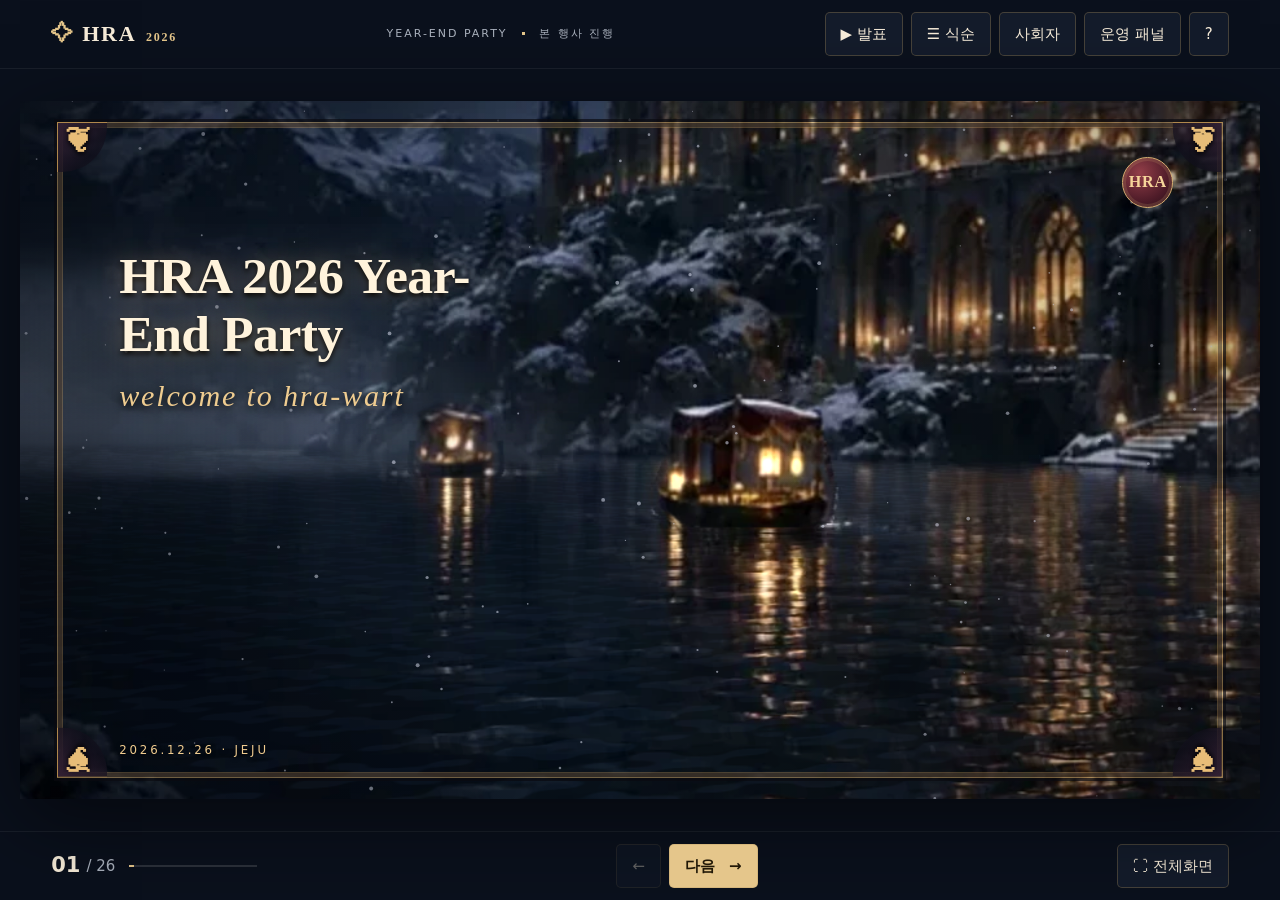
==== index.html @ 9f42cd08 "발표 모드, 1페이지 오프닝 연출, QA 환경 추가 - 발표 모드(F5): 전체화면, 바 숨김, 커서 자동 숨김, 화면 꺼짐 방지, 검은/흰 화면, 숫자 이동 - 전체화면과 창 모" ====
<!doctype html>
<html lang="ko">
<head>
  <meta charset="utf-8">
  <meta name="viewport" content="width=device-width, initial-scale=1">
  <meta name="theme-color" content="#0b111e">
  <title>HRA 2026 · 송년회 진행 슬라이드</title>
  <link rel="stylesheet" href="./stage.css">
  <script src="./opening/opening-textures.js" defer></script>
  <script src="./opening.js" defer></script>
  <script src="./stage.js" defer></script>
  <script src="./present.js" defer></script>
</head>
<body>
  <header class="top">
    <span class="brand"><b>✧</b> HRA <small>2026</small></span>
    <span class="top-title">YEAR-END PARTY <i></i> 본 행사 진행</span>
    <div class="tools"><button id="present" title="발표 시작 (F5)">▶ 발표</button><button id="contents">☰ <span>식순</span></button><button id="presenter">사회자</button><button id="staff">운영 패널</button><button id="helpbtn" aria-label="단축키 보기" title="단축키 (?)">?</button></div>
  </header>
  <main class="workspace">
    <div id="stage" class="stage" aria-label="발표 화면">
      <section id="slide" class="slide" aria-live="polite"></section>
      <p id="caption" class="stage-caption" hidden></p>
      <div id="blank" class="blank" aria-hidden="true"></div>
    </div>
  </main>
  <footer class="controls">
    <div class="position"><strong id="number">01</strong><span> / 26</span><div class="progress"><i id="progress"></i></div></div>
    <nav aria-label="슬라이드 이동"><button id="prev" aria-label="이전 슬라이드">←</button><button id="next">다음 <span>→</span></button></nav>
    <button id="fullscreen">⛶ <span>전체화면</span></button>
  </footer>
  <dialog id="agenda"><header><h2>오늘의 식순</h2><button data-close aria-label="닫기">×</button></header><ol id="agenda-list"></ol></dialog>
  <dialog id="help"><header><h2>단축키</h2><button data-close aria-label="닫기">×</button></header>
    <dl>
      <dt><kbd>F5</kbd> · <kbd>F</kbd></dt><dd>발표 시작(전체화면, 상단·하단 바 숨김) / 전체화면 전환</dd>
      <dt><kbd>H</kbd></dt><dd>전체화면 없이 바만 숨기기·보이기 (화면 공유용)</dd>
      <dt><kbd>←</kbd> <kbd>→</kbd> <kbd>PageUp</kbd> <kbd>PageDown</kbd></dt><dd>이전·다음 장면 (프레젠터 리모컨 호환)</dd>
      <dt><kbd>Space</kbd></dt><dd>장면 큐 실행 (정답 공개, 타이머 시작 등)</dd>
      <dt><kbd>숫자</kbd> + <kbd>Enter</kbd></dt><dd>해당 번호 장면으로 이동</dd>
      <dt><kbd>Home</kbd> <kbd>End</kbd></dt><dd>처음·마지막 장면</dd>
      <dt><kbd>B</kbd> · <kbd>.</kbd></dt><dd>검은 화면 (다시 누르거나 아무 이동 키로 복귀)</dd>
      <dt><kbd>W</kbd> · <kbd>,</kbd></dt><dd>흰 화면</dd>
      <dt><kbd>O</kbd></dt><dd>운영 패널 (점수·내빈·사진)</dd>
      <dt><kbd>Esc</kbd></dt><dd>발표 모드 종료</dd>
    </dl>
    <p>한글 입력 상태에서도 단축키가 동작합니다. 사회자 창에서도 같은 키로 무대를 조작할 수 있습니다.</p>
  </dialog>
  <dialog id="operator"><header><h2>현장 운영 패널</h2><button data-close aria-label="닫기">×</button></header>
    <p>DEMO / 이 브라우저에 저장됩니다.</p>
    <form id="score-form"><h3>기숙사 누적 점수</h3><div id="score-inputs"></div><button>점수 저장</button></form>
    <form id="guest-form"><h3>내빈 학생증 · 시연 명단</h3><div id="guest-list"></div><label>이름 <input name="guest" maxlength="24" required></label><label>소개 <input name="role" maxlength="30" required></label><button>추가</button></form>
    <section id="media-settings" aria-labelledby="media-title"><h3 id="media-title">사진과 영상 준비</h3>
      <label>사진 퀴즈 카드 <select id="media-card"><option>1</option><option>2</option><option>3</option><option>4</option></select></label>
      <label>어린 시절 사진 <input id="child-file" type="file" accept="image/*"></label>
      <label>현재 사진 <input id="adult-file" type="file" accept="image/*"></label>
      <label>정답에 표시할 이름 <input id="photo-answer-name" maxlength="28" placeholder="선택 사항"></label>
      <label>20기 활동 영상 <input id="activity-file" type="file" accept="video/*"></label>
      <p id="media-status" role="status"></p>
    </section>
  </dialog>
</body>
</html>
---- stage.css ----
@font-face{font-family:Gowun;src:url("./GowunBatang-Bold.woff") format("woff");font-weight:700;font-display:swap}
:root{color-scheme:dark;--night:#0a101c;--gold:#e5c68b;--cream:#f7ecd9;--line:#b4935a50;--muted:#aab1bd;--serif:Gowun,Georgia,"Batang",serif}
*{box-sizing:border-box}
body{margin:0;background:var(--night);color:var(--cream);font:15px/1.5 system-ui,sans-serif;height:100dvh;overflow:hidden;display:grid;grid-template-rows:auto minmax(0,1fr) auto}
button,input{font:inherit}
button{cursor:pointer;color:inherit;background:#131b2a;border:1px solid var(--line);padding:.65em 1em;border-radius:5px}
button:hover,button[aria-pressed=true]{background:#393020;border-color:var(--gold)}
button:disabled{opacity:.35;cursor:default}
:focus-visible{outline:2px solid var(--gold);outline-offset:3px}
.top,.controls{display:flex;justify-content:space-between;align-items:center;padding:12px clamp(14px,4vw,64px);min-height:62px;gap:10px}
.top{border-bottom:1px solid #ffffff10}
.brand{font:700 22px Georgia,serif;letter-spacing:.08em;white-space:nowrap}
.brand b,.brand small{color:var(--gold)}
.brand small{font-size:12px;margin-left:.3em}
.top-title{color:var(--muted);letter-spacing:.18em;font-size:11px}
.top-title i{display:inline-block;width:3px;height:3px;background:var(--gold);margin:0 .8em;vertical-align:middle}
.tools,nav{display:flex;gap:8px}
.workspace{display:grid;place-items:center;padding:12px 20px;min-width:0;min-height:0;container-type:size}
.stage{position:relative;touch-action:pan-y;width:min(100%,calc((100dvh - 155px)*16/9));width:min(100cqw,calc(100cqh*16/9));aspect-ratio:16/9;container-type:inline-size;background:#0c1422;box-shadow:0 20px 80px #0008;overflow:hidden}
.workspace:fullscreen{padding:0;background:#000}
.slide{height:100%;position:relative;display:grid;align-content:center;padding:5% 8%;isolation:isolate;overflow:hidden;background:radial-gradient(ellipse at 75% 25%,#263554,#111b31 56%,#090f1a);font-family:var(--serif)}
.slide::before,.slide::after{position:absolute;content:"";inset:3%;pointer-events:none;z-index:-1;border:1px solid #d1a56b76}
.slide::after{inset:3.8%;border-color:#d1a56b32}
.slide.hero{background-image:linear-gradient(90deg,#070e1ce8,#080e1b64 58%,#090f1a0c),url("./castle.webp");background-size:cover;background-position:center}
.slide.wine{background:radial-gradient(ellipse at 60% 30%,#4a2330,#261726 58%,#100e18)}
.slide.paper{color:#2a1b15;background:radial-gradient(ellipse at 50% 35%,#fcf0d2,#e0c294 72%,#ae8351)}
.slide.paper::before,.slide.paper::after{border-color:#6b431b65}
.slide.center{text-align:center;justify-items:center}
.slide h1,.slide p{margin:0}
.slide h1{font-size:6.3cqw;line-height:1.08;letter-spacing:-.055em;text-wrap:balance}
.slide.hero h1{max-width:68%;text-align:left}
.slide .eyebrow{font:600 1.15cqw/1.4 system-ui,sans-serif;letter-spacing:.28em;text-transform:uppercase;color:var(--gold);margin-bottom:1.5cqw}
.slide.paper .eyebrow{color:#744820}
.slide .description{font-size:2.1cqw;margin-top:1.5cqw;max-width:78%;text-wrap:balance;word-break:keep-all}
.slide.hero .description{max-width:55%}
.mark{position:absolute;top:5.4%;right:6%;color:var(--gold);font:700 2.2cqw Georgia,serif}
.corner{position:absolute;bottom:6%;left:8%;font:500 .95cqw system-ui,sans-serif;letter-spacing:.24em;color:var(--gold)}
.paper .corner,.paper .mark{color:#744820}
.ornament{color:var(--gold);font-size:5cqw;line-height:1;margin-bottom:1cqw}
.slide .scene-body{width:100%;margin-top:2.4cqw;font-size:1.65cqw}
.slide .scene-body button{background:#141b29;color:var(--cream);border-color:#e5c68780}
.slide .scene-body button:hover,.slide .scene-body button[aria-pressed=true]{background:#6a482c}
.tiles{display:grid;grid-auto-columns:1fr;grid-auto-flow:column;gap:1cqw}
.tile{display:grid;place-items:center;align-content:center;gap:.6cqw;min-height:7cqw;padding:.6cqw;border:1px solid #c7a56766;background:#0003}
.paper .tile{background:#8d5d2012;border-color:#8d5d2055}
.tile strong{font-size:2.35cqw}
.tile span{font-size:1.4cqw}
.bingo{grid-template-columns:repeat(3,1fr);grid-auto-flow:row}
.bingo .tile{min-height:3.5cqw}
.score .tile{border-top:4px solid var(--house)}
.score-board{display:grid;gap:1cqw;width:min(72cqw,100%);margin:auto}
.score-row{display:grid;grid-template-columns:9cqw 1fr 7cqw;gap:1.4cqw;align-items:center;text-align:left}
.score-row span{text-align:right;font-variant-numeric:tabular-nums}
.score-track{height:1.2cqw;background:#ffffff12}
.score-track i{height:100%;display:block}
.timer{display:flex;justify-content:center;align-items:center;gap:1cqw}
.timer output{font:700 8cqw/1 Georgia,serif;font-variant-numeric:tabular-nums;min-width:24cqw}
.media input{max-width:90%}
.media video{display:block;max-width:100%;height:20cqw;margin:0 auto 1cqw}
.note{font:500 1.12cqw system-ui,sans-serif;margin-top:1cqw!important}
.photo-demo{margin:auto;width:min(30cqw,100%);height:10cqw;object-fit:contain;display:block}
[hidden]{display:none!important}
.slide[data-content=photo] .photo-demo{height:12cqw}
.stage.live .media input,.stage.live .media+.note{display:none}
.slide.photo-wall{align-content:start;padding-top:8%}

/* Shared engraved frame and material palette for the full stage sequence. */
.slide,.slide.hero,.slide.wine,.slide.paper{
  color:var(--cream);
  background-image:linear-gradient(90deg,#090d18f0 0%,#0c101ccc 37%,#100e195e 67%,#0a0d1830),var(--scene-image),url("./castle.webp");
  background-size:cover;
  background-position:center;
}
.slide.center{
  background-image:radial-gradient(ellipse at center,#0c1018da 0%,#0e111bcc 28%,#110e1b60 69%,#0b0c17a6),var(--scene-image),url("./castle.webp");
}
.slide.photo-wall{
  background-image:linear-gradient(#0b101de8,#0b101d12 58%),var(--scene-image),url("./castle.webp");
}
.slide::before,.slide::after{display:none}
.scene-frame{position:absolute;inset:3%;pointer-events:none;border:1px solid #e7bd7477;box-shadow:inset 0 0 0 4px #15121b66,inset 0 0 0 5px #d0a36152,0 0 0 3px #090a10aa}
.scene-frame span{position:absolute;color:#e8bd78;font:700 2.35cqw/1 Georgia,serif;text-shadow:0 2px 5px #000;background:linear-gradient(135deg,#322033,#110f1bbb 67%);border-top:1px solid #b0884c;border-left:1px solid #b0884c;border-radius:0 0 90% 0;display:grid;place-items:start;width:4cqw;height:4cqw;padding:.23cqw .4cqw}
.scene-frame span:nth-child(1){top:-1px;left:-1px}
.scene-frame span:nth-child(2){top:-1px;right:-1px;transform:scaleX(-1)}
.scene-frame span:nth-child(3){bottom:-1px;left:-1px;transform:scaleY(-1)}
.scene-frame span:nth-child(4){bottom:-1px;right:-1px;transform:scale(-1)}
.slide .mark,.slide.paper .mark{top:8%;right:7%;display:grid;place-items:center;width:4.1cqw;aspect-ratio:1;border:1px solid #d8af72;border-radius:50%;box-shadow:inset 0 0 0 3px #e5be7c28;color:#f6d59a;background:radial-gradient(circle at 35% 30%,#923e48,#4d1b28 62%,#280e18);font:700 1.3cqw Georgia,serif;letter-spacing:.05em}
.slide h1{text-shadow:0 .06em .08em #000,0 0 .65em #0009;color:#fff0d6}
.slide .eyebrow,.slide.paper .eyebrow{color:#efcc90;display:table;width:max-content;max-width:95%;padding:.4em 1em;border-block:1px solid #e0b97188;background:#271421cc}
.slide .description{text-shadow:0 2px 6px #000}
.slide .corner,.slide.paper .corner{color:#f0cc90;text-shadow:0 1px 4px #000}
.tile,.paper .tile,.slide .scene-body button{
  color:#2b1b12;
  background:radial-gradient(ellipse at 44% 35%,#f6e5bdac,#c8a16cc9),url("./scenes/parchment.webp") center/cover,#d6b984;
  border:1px solid #e3bb7f;
  border-radius:2px;
  outline:1px solid #745128;
  outline-offset:-4px;
  box-shadow:0 5px 15px #0007;
}
.slide .scene-body button:hover,.slide .scene-body button[aria-pressed=true]{background:#6e2637;color:#ffedcd;outline-color:#e1b678}
.slide[data-content=cards] .scene-body button{min-height:7cqw;background:radial-gradient(ellipse,#713244,#321623);color:#f8dda4;outline-color:#c99553}
.slide[data-content=cards] .scene-body button[aria-pressed=true]{background:#dcb377;color:#301d15}
.score-board{background:#100f1ae8;border:1px solid #dfba7c77;padding:1.3cqw 2cqw}
.score-track{background:#e7c58720}
.slide[data-content=guests] .tile{width:min(34cqw,100%);margin:auto}
.slide[data-content=guests] .scene-body button{margin-top:.9cqw}
.slide:is([data-page="02"],[data-page="14"],[data-page="21"],[data-page="23"]) .ornament{display:none}
.slide:is([data-page="02"],[data-page="14"],[data-page="21"],[data-page="23"]){
  justify-items:start;
  text-align:left;
  background-image:linear-gradient(90deg,#090d18ef,#0c101cbf 45%,#100e1925 80%),var(--scene-image),url("./castle.webp");
}
.slide:is([data-page="02"],[data-page="14"],[data-page="21"],[data-page="23"]) .description{max-width:55%}
.slide::before{display:block;inset:0;border:0;background:inherit;animation:camera-arrive 1.4s cubic-bezier(.16,1,.3,1) both}
.slide .eyebrow,.slide .ornament{animation:line-in .55s .12s both}
.slide h1{animation:line-in .75s .21s both}
.slide .description,.slide .scene-body{animation:line-in .7s .38s both}
.slide .tiles>*{animation:line-in .65s both;animation-delay:.12s}
.slide .tiles>*:nth-child(2n){animation-delay:.2s}
.slide .tiles>*:nth-child(3n){animation-delay:.27s}
.slide[data-content=film] .tiles{padding:1.15cqw .65cqw;background:repeating-linear-gradient(90deg,#c2a372 0 1cqw,#1b1520 1cqw 2cqw) top/100% .45cqw no-repeat,repeating-linear-gradient(90deg,#c2a372 0 1cqw,#1b1520 1cqw 2cqw) bottom/100% .45cqw no-repeat,#100e16;animation:film-in .9s .25s both}
.slide[data-content=cards] button[aria-pressed=true]{animation:card-turn .55s both}
.slide.cue-revealed .description,.slide.cue-revealed .scene-body{animation:reveal-in .8s cubic-bezier(.16,1,.3,1) both}
.slide.cue-revealed[data-page="02"] .mark{animation:seal-open .65s ease both}
.portrait-transition{display:grid;justify-items:center}
.portrait-transition .photo-demo{grid-area:1/1}
.slide.cue-revealed .portrait-transition .photo-demo:not(.photo-before){animation:photo-dissolve 1.2s both}
.slide .score-track i{transform-origin:left;animation:bar-in .85s .1s both}
.reveal-standalone{margin-top:1.5cqw;justify-self:start;font-size:clamp(11px,1.5cqw,20px);background:#361d2b;border-color:#c29a60}
.center .reveal-standalone{justify-self:center}
.stage.live .reveal-standalone{display:none}
.stage-caption{position:absolute;left:50%;bottom:6.5%;transform:translateX(-50%);margin:0;width:max-content;max-width:78%;padding:.45em 1.15em;color:#ffebc9;background:#17111aed;border:1px solid #e3be7c91;text-align:center;font:700 clamp(12px,1.65cqw,25px)/1.4 var(--serif);word-break:keep-all;overflow-wrap:anywhere;z-index:2}
.slide[data-content=quiz] h1,.slide[data-content=photo] h1{font-size:4.7cqw;word-break:keep-all}
.candidate-grid{display:grid;grid-template-columns:repeat(4,minmax(0,1fr));gap:1.5cqw;width:min(72cqw,100%);margin:auto}
.slide .candidate-grid button{display:grid;gap:0;overflow:hidden;min-width:0;padding:0;color:#fff0d2;background:#191521;border:1px solid #b18a55;outline:0;animation:candidate-enter .65s both}
.slide .candidate-grid button:nth-child(2){animation-delay:.13s}
.slide .candidate-grid button:nth-child(3){animation-delay:.26s}
.slide .candidate-grid button:nth-child(4){animation-delay:.39s}
.candidate-portrait{display:block;width:100%;height:13cqw;object-fit:cover;object-position:center 40%;background:#1b141d}
.candidate-name{display:flex;align-items:center;justify-content:center;gap:.55em;padding:.35em .2em}
.candidate-name b{display:grid;place-items:center;width:1.6em;height:1.6em;background:#482030;color:#f6d493;border:1px solid #d1a367;font:700 .9em Georgia,serif}
.slide .candidate-grid button[aria-pressed=true]{border-color:#ffe0a2;box-shadow:0 0 0 2px #f5c873,0 0 28px #ffc15b55;background:#512b33}
.slide .candidate-grid button:disabled[aria-pressed=true]{opacity:1}
.slide .candidate-grid button:disabled[aria-pressed=false]{opacity:.54}
.question-controls{display:flex;justify-content:center;align-items:center;gap:1em;margin-top:1cqw}
.answer-status,.suspense-line{font:600 clamp(10px,1.3cqw,18px) system-ui,sans-serif;color:#e9c994}
.slide .suspense-line{margin-top:1.3cqw}
.stage.live .suspense-line{visibility:hidden}
.slide[data-content=answer].cue-revealed h1,.slide[data-page="13"].cue-revealed h1{font-size:3.25cqw}
.answer-feature{display:grid;grid-template-columns:minmax(0,1fr) minmax(0,1fr);align-items:center;gap:3cqw;width:min(62cqw,100%);margin:auto;text-align:left}
.answer-feature .candidate-portrait{height:22cqw;border:2px solid #deb576;box-shadow:0 0 0 .45cqw #6c4227,0 0 4cqw #edac5855}
.answer-copy{display:grid;justify-items:start;gap:.55cqw;line-height:1.3}
.answer-copy strong{font-size:6.2cqw;color:#ffedcc}
.answer-tag,.answer-points{padding:.3em .65em;background:#4c2330;border:1px solid #d3a362;color:#ffdfa0}
.answer-outcome{color:#f3d6a3}
.slide.cue-revealed .answer-feature .candidate-portrait{animation:spotlight-open 1.05s cubic-bezier(.2,.75,.25,1) both}
.slide.cue-revealed .answer-copy{animation:line-in .7s .3s both}
.slide[data-content=photo] .photo-demo{height:16cqw;width:23cqw;border:2px solid #d0a66a;object-fit:cover;object-position:center 40%;box-shadow:0 8px 32px #000c}
.slide .photo-answer-name{margin-top:.55em;font-size:2.55cqw;color:#ffe2a8;text-shadow:0 2px 8px #000}
.slide.cue-revealed .photo-answer-name{animation:line-in .65s .7s both}
.slide[data-page="12"] .timer{display:grid;grid-template-columns:auto auto auto;width:max-content;max-width:100%;margin:.8cqw auto 0}
.slide[data-page="12"] .timer output{font-size:5cqw;min-width:15cqw}
.slide[data-page="12"] progress{grid-column:1/-1;width:100%;height:.65cqw;min-height:3px;appearance:none}
.slide[data-page="12"] progress::-webkit-progress-bar{background:#2f2332}
.slide[data-page="12"] progress::-webkit-progress-value{background:#e7b66a}
@keyframes candidate-enter{from{opacity:0;transform:perspective(650px) rotateY(-20deg) translateY(.6em)}to{opacity:1;transform:none}}
@keyframes spotlight-open{from{clip-path:inset(10% 50%);filter:brightness(.58)}to{clip-path:inset(0);filter:brightness(1)}}
.presenter-page{height:auto;min-height:100dvh;overflow:auto;display:block;background:radial-gradient(ellipse at top right,#281a28cf,#0a101cf9 65%),url("./scenes/filigree.webp") center/cover fixed,#0a101c;padding:clamp(16px,5vw,48px)}
.presenter-page main{max-width:700px;margin:auto}
.presenter-label{color:var(--gold);letter-spacing:.2em;font-size:.8rem}
.cue-navigation{position:sticky;top:0;z-index:2;display:flex;flex-wrap:wrap;align-items:center;gap:.4em 1em;padding:.5em 0;background:#121321f5;border-bottom:1px solid var(--line)}
.cue-navigation p{margin:0}
.presenter-page h1{font:700 clamp(28px,7vw,46px)/1.2 var(--serif)}
#connection,#cue-next{color:var(--muted)}
.cue-line{font:700 clamp(20px,4.8vw,30px)/1.65 var(--serif);color:var(--cream);word-break:keep-all}
.cue-direction{border-left:2px solid var(--gold);padding:.75em 1em;background:#281927;color:#f3d8a2}
.presenter-page textarea{display:block;width:100%;resize:vertical;margin:.45em 0 1em;padding:.75em;background:#0c121e;color:inherit;border:1px solid var(--line);font:inherit}
.presenter-actions{display:flex;gap:7px;flex-wrap:wrap}
#cue-scores{margin-top:1em;padding:.6em .8em;border:1px solid var(--line)}
#cue-scores summary{cursor:pointer;color:var(--gold)}
#cue-score-form{display:flex;gap:.5em;flex-wrap:wrap;margin-top:.7em;align-items:center}
#cue-score-form label{display:grid;gap:.25em}
#cue-score-form input{width:6em;background:#0c121e;color:inherit;border:1px solid var(--line);padding:.4em}
#cue-action,.presenter-page [data-action=next]{background:var(--gold);color:#251a0c;font-weight:700}
@keyframes camera-arrive{from{transform:scale(1.05);filter:brightness(.58)}to{transform:scale(1);filter:brightness(1)}}
@keyframes line-in{from{opacity:0;translate:0 .7em}to{opacity:1;translate:0}}
@keyframes reveal-in{from{opacity:0;scale:.975;filter:blur(4px)}to{opacity:1;scale:1;filter:blur(0)}}
@keyframes photo-dissolve{from{opacity:0}to{opacity:1}}
@keyframes seal-open{0%{scale:1}42%{scale:1.3;filter:brightness(1.75)}100%{scale:1}}
@keyframes film-in{from{opacity:0;translate:12% 0}to{opacity:1;translate:0}}
@keyframes card-turn{from{rotate:y 65deg}to{rotate:y 0deg}}
@keyframes bar-in{from{scale:0 1}to{scale:1}}
@media(prefers-reduced-motion:reduce){.slide::before,.slide *{animation:none!important}}
.controls{border-top:1px solid #ffffff10}
.controls nav{position:relative}
#next{background:var(--gold);color:#211807;font-weight:700}
#next span{margin-left:.6em}
.position{display:flex;align-items:center;gap:.4em;color:var(--muted);font-variant-numeric:tabular-nums}
.position strong{font-size:21px;color:var(--cream)}
.progress{width:clamp(34px,10vw,145px);height:2px;background:#fff2;margin-left:.5em}
.progress i{height:100%;display:block;background:var(--gold)}
dialog{background:#141c2a;color:var(--cream);border:1px solid var(--line);border-radius:8px;width:min(640px,94vw);max-height:88dvh;padding:20px}
dialog::backdrop{background:#000a}
dialog header{display:flex;justify-content:space-between;align-items:center}
dialog h2{font-family:var(--serif);margin:.3em 0}
dialog ol{padding-left:2em;columns:2}
dialog li{margin-bottom:4px;break-inside:avoid}
dialog li button{width:100%;text-align:left;font-size:.9em}
dialog form{border-top:1px solid var(--line);padding:0 0 12px}
dialog label{display:inline-flex;align-items:center;gap:5px;margin:0 8px 8px 0}
dialog input,dialog select{width:10em;background:#090f1a;color:inherit;border:1px solid var(--line);padding:6px}
dialog input[type=file]{width:min(100%,21em)}
#media-settings{border-top:1px solid var(--line)}
#media-settings label{display:flex;flex-wrap:wrap}
dialog input[type=number]{width:5em}
#guest-list>div{display:flex;flex-wrap:wrap;align-items:center;gap:6px;margin-bottom:8px}
@media(max-width:630px){
  .top-title,.progress{display:none}
  .top,.controls{padding-inline:10px}
  .workspace{padding:6px}
  .tools{gap:4px}
  .tools button{padding-inline:.55em;font-size:13px}
  .stage:not(.live){width:100%;aspect-ratio:4/3}
  .slide h1{font-size:7.1cqw}
  .slide .eyebrow{font-size:2.1cqw}
  .slide .description,.slide .scene-body{font-size:3.1cqw}
  .slide:not(.hero) .description{max-width:90%}
  .slide .scene-body button{font-size:clamp(11px,3cqw,16px);min-height:40px}
  .slide[data-content=quiz] .tiles,.slide[data-content=cards] .tiles{grid-template-columns:repeat(2,1fr);grid-auto-flow:row;gap:2cqw}
  .slide[data-content=quiz] h1,.slide[data-content=photo] h1{font-size:5.8cqw}
  .candidate-grid{grid-template-columns:repeat(2,minmax(0,1fr));gap:1.2cqw;width:75%}
  .candidate-portrait{height:10cqw;object-position:center 23%}
  .candidate-name{padding:.15em}
  .question-controls .answer-status{font-size:10px}
  .answer-feature{width:90%}
  .slide[data-content=photo] .photo-demo{height:18cqw;width:29cqw}
  .tile strong{font-size:3.3cqw}
  .tile span,.note{font-size:2.5cqw}
  .score-row{grid-template-columns:17cqw 1fr 12cqw}
  .score-track{height:2cqw}
  dialog ol{columns:1}
}

/* P01 오프닝: 검은 호수 → 성 카메라 연출 (opening.js) */
.slide.opening{background:#04070f!important;padding:0 8%;align-content:start}
.slide.opening::before{display:none}
.opening-canvas{position:absolute;inset:0;width:100%;height:100%;z-index:-1;display:block}
.opening-titles{margin-top:14%;max-width:40%;justify-self:start;text-align:left}
/* 1920×1080 기준 60pt = 80px = 4.17cqw, 35pt ≈ 46.7px = 2.43cqw */
.slide.opening h1{font-size:4.17cqw;line-height:1.12;letter-spacing:-.01em;max-width:none;color:#fff3dc;text-shadow:0 0 .5em #ffcf8a55,0 .06em .1em #000;animation:opening-title 1.8s cubic-bezier(.2,.7,.2,1) calc(7.2s - var(--elapsed,0s)) both}
.opening-subtitle{margin-top:.9cqw!important;font-size:2.43cqw;font-style:italic;letter-spacing:.06em;color:#efcc90;text-shadow:0 2px 8px #000;animation:opening-sub 1.6s ease calc(8.4s - var(--elapsed,0s)) both}
.slide.opening .scene-frame,.slide.opening .mark,.slide.opening .corner{animation:opening-fade 1.6s ease calc(9s - var(--elapsed,0s)) both}
.slide.opening.opening-entering :is(h1,.opening-subtitle,.scene-frame,.mark,.corner){animation:opening-out .7s ease both!important}
@keyframes opening-title{from{opacity:0;filter:blur(10px);letter-spacing:.12em}to{opacity:1;filter:blur(0);letter-spacing:-.01em}}
@keyframes opening-sub{from{opacity:0;translate:0 .5em}to{opacity:1;translate:0}}
@keyframes opening-fade{from{opacity:0}to{opacity:1}}
@keyframes opening-out{to{opacity:0}}
@media(prefers-reduced-motion:reduce){.slide.opening *{animation:none!important}}
@media(max-width:630px){.slide.opening h1{font-size:5.6cqw}.opening-subtitle{font-size:3.2cqw}.opening-titles{max-width:70%}}

/* ===== 발표 모드: 상단·하단 바를 숨기고 무대만 창에 꽉 채움 (슬라이드 디자인은 그대로) ===== */
html:has(body.present){background:#000}
body.present{background:#000;grid-template-rows:minmax(0,1fr)}
body.present .top,body.present .controls{display:none}
body.present .workspace{padding:0}
body.present .stage{box-shadow:none}
body.idle,body.idle *{cursor:none!important}
.blank{position:absolute;inset:0;z-index:30;background:#000;display:none}
body[data-blank] .blank{display:block}
body[data-blank=white] .blank{background:#fff}
.toast{position:fixed;right:18px;bottom:18px;z-index:99;padding:.5em 1em;background:#17111aee;border:1px solid var(--line);border-radius:6px;font:600 20px system-ui,sans-serif;color:var(--gold)}
#help dl{display:grid;grid-template-columns:max-content 1fr;gap:.45em 1.4em;margin:.6em 0 0}
#help dt{white-space:nowrap}
#help dd{margin:0;color:var(--muted)}
kbd{font:600 .85em system-ui,sans-serif;padding:.1em .5em;border:1px solid var(--line);border-bottom-width:2px;border-radius:4px;background:#0c121e;color:var(--cream)}
.presenter-status{display:flex;flex-wrap:wrap;align-items:center;gap:.4em 1.4em;margin:.2em 0 .6em;color:var(--muted);font-variant-numeric:tabular-nums}
.presenter-status b{color:var(--cream);font-size:1.15em}
.presenter-status button{padding:.15em .6em;font-size:.8em}
#blank-state{color:#ffb4a8;font-weight:700}
.presenter-tools{display:flex;flex-wrap:wrap;align-items:center;gap:.5em 1em;margin:.3em 0 .8em}
.presenter-tools select{background:#0c121e;color:inherit;border:1px solid var(--line);padding:.45em .6em;max-width:100%}
.presenter-help{margin-top:1.4em;color:var(--muted);font-size:.8rem;line-height:1.8}
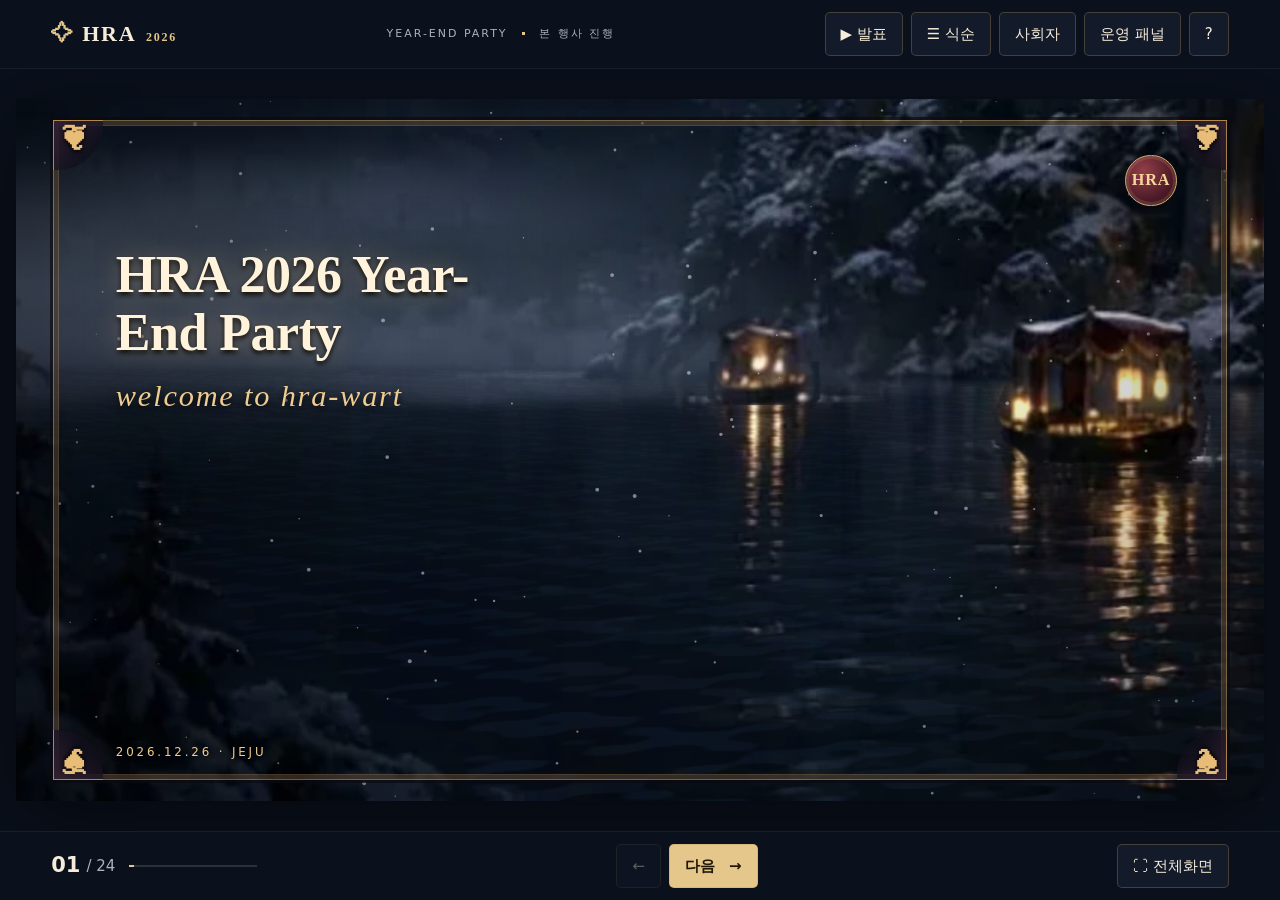
==== commit b0b4fb95: "2페이지 부엉이 컷 교체: 실사 부엉이가 양피지를 가져와 펼침 - hrappt2026의 C02 컷(effects/owl-letter.js, .css)과 그림(assets/cuts/" ====
--- a/index.html
+++ b/index.html
@@ -8,6 +8,8 @@
   <link rel="stylesheet" href="./stage.css">
   <script src="./opening/opening-textures.js" defer></script>
   <script src="./opening.js" defer></script>
+  <link rel="stylesheet" href="./effects/owl-letter.css">
+  <script src="./effects/owl-letter.js" defer></script>
   <script src="./stage.js" defer></script>
   <script src="./present.js" defer></script>
 </head>
--- a/stage.css
+++ b/stage.css
@@ -15,8 +15,8 @@
 .top-title{color:var(--muted);letter-spacing:.18em;font-size:11px}
 .top-title i{display:inline-block;width:3px;height:3px;background:var(--gold);margin:0 .8em;vertical-align:middle}
 .tools,nav{display:flex;gap:8px}
-.workspace{display:grid;place-items:center;padding:12px 20px;min-width:0;min-height:0;container-type:size}
-.stage{position:relative;touch-action:pan-y;width:min(100%,calc((100dvh - 155px)*16/9));width:min(100cqw,calc(100cqh*16/9));aspect-ratio:16/9;container-type:inline-size;background:#0c1422;box-shadow:0 20px 80px #0008;overflow:hidden}
+.workspace{display:grid;place-items:center;padding:clamp(4px, 1.5vw, 16px);min-width:0;min-height:0;container-type:size;overflow:hidden}
+.stage{position:relative;touch-action:pan-y;width:min(100cqw,calc(100cqh*16/9));height:calc(min(100cqw,calc(100cqh*16/9))*9/16);aspect-ratio:16/9;container-type:inline-size;background:#0c1422;box-shadow:0 20px 80px #0008;overflow:hidden}
 .workspace:fullscreen{padding:0;background:#000}
 .slide{height:100%;position:relative;display:grid;align-content:center;padding:5% 8%;isolation:isolate;overflow:hidden;background:radial-gradient(ellipse at 75% 25%,#263554,#111b31 56%,#090f1a);font-family:var(--serif)}
 .slide::before,.slide::after{position:absolute;content:"";inset:3%;pointer-events:none;z-index:-1;border:1px solid #d1a56b76}
@@ -218,27 +218,9 @@
 @media(max-width:630px){
   .top-title,.progress{display:none}
   .top,.controls{padding-inline:10px}
-  .workspace{padding:6px}
+  .workspace{padding:2px}
   .tools{gap:4px}
-  .tools button{padding-inline:.55em;font-size:13px}
-  .stage:not(.live){width:100%;aspect-ratio:4/3}
-  .slide h1{font-size:7.1cqw}
-  .slide .eyebrow{font-size:2.1cqw}
-  .slide .description,.slide .scene-body{font-size:3.1cqw}
-  .slide:not(.hero) .description{max-width:90%}
-  .slide .scene-body button{font-size:clamp(11px,3cqw,16px);min-height:40px}
-  .slide[data-content=quiz] .tiles,.slide[data-content=cards] .tiles{grid-template-columns:repeat(2,1fr);grid-auto-flow:row;gap:2cqw}
-  .slide[data-content=quiz] h1,.slide[data-content=photo] h1{font-size:5.8cqw}
-  .candidate-grid{grid-template-columns:repeat(2,minmax(0,1fr));gap:1.2cqw;width:75%}
-  .candidate-portrait{height:10cqw;object-position:center 23%}
-  .candidate-name{padding:.15em}
-  .question-controls .answer-status{font-size:10px}
-  .answer-feature{width:90%}
-  .slide[data-content=photo] .photo-demo{height:18cqw;width:29cqw}
-  .tile strong{font-size:3.3cqw}
-  .tile span,.note{font-size:2.5cqw}
-  .score-row{grid-template-columns:17cqw 1fr 12cqw}
-  .score-track{height:2cqw}
+  .tools button{padding-inline:.55em;font-size:12px}
   dialog ol{columns:1}
 }
 
@@ -281,3 +263,379 @@
 .presenter-tools{display:flex;flex-wrap:wrap;align-items:center;gap:.5em 1em;margin:.3em 0 .8em}
 .presenter-tools select{background:#0c121e;color:inherit;border:1px solid var(--line);padding:.45em .6em;max-width:100%}
 .presenter-help{margin-top:1.4em;color:var(--muted);font-size:.8rem;line-height:1.8}
+
+/* ===== 신규 영화 같은 시네마틱 슬라이드 연출 스타일 ===== */
+
+/* 1. 암전 (Blackout) */
+.slide.blackout{background:#000!important;padding:0;display:grid;place-items:center}
+.slide.blackout .scene-frame,.slide.blackout .mark,.slide.blackout .corner{display:none!important}
+
+/* 2페이지: 부엉이 날갯짓 & 물리적 양피지 언롤 (Parchment Unroll) */
+.owl-scene{
+  position:relative;width:100%;height:100%;
+  display:flex;flex-direction:column;align-items:center;justify-content:flex-start;
+  padding-top:1cqw;
+}
+.owl-character{
+  position:relative;width:16cqw;height:12cqw;z-index:10;
+  animation:owl-fly-in 1.4s cubic-bezier(.2,.8,.25,1) both;
+}
+.owl-svg{width:100%;height:100%;overflow:visible}
+.owl-wing-left{
+  transform-origin:70px 48px;
+  animation:owl-wing-left-beat .75s ease-in-out infinite alternate;
+}
+.owl-wing-right{
+  transform-origin:110px 48px;
+  animation:owl-wing-right-beat .75s ease-in-out infinite alternate;
+}
+.owl-beak-scroll{
+  position:absolute;bottom:1.5cqw;left:50%;transform:translateX(-50%);
+  width:4cqw;height:1.2cqw;background:#ddbf8e;border:1px solid #754f24;border-radius:3px;
+  box-shadow:0 3px 8px #0008;z-index:12;
+}
+
+/* 실제 부엉이 날갯짓 사이클: 상완과 관절을 접으며 올리고(Upstroke), 활짝 펴서 아래로 힘차게 내려침(Downstroke) */
+@keyframes owl-wing-left-beat{
+  0%{transform:rotate(18deg) scaleY(1.05) scaleX(1)}
+  35%{transform:rotate(-15deg) scaleY(.9) scaleX(.92)}
+  70%{transform:rotate(-48deg) scaleY(.72) scaleX(.85)}
+  100%{transform:rotate(-55deg) scaleY(.68) scaleX(.82)}
+}
+@keyframes owl-wing-right-beat{
+  0%{transform:rotate(-18deg) scaleY(1.05) scaleX(1)}
+  35%{transform:rotate(15deg) scaleY(.9) scaleX(.92)}
+  70%{transform:rotate(48deg) scaleY(.72) scaleX(.85)}
+  100%{transform:rotate(55deg) scaleY(.68) scaleX(.82)}
+}
+@keyframes owl-fly-in{
+  from{transform:translateY(-80px) scale(.4);opacity:0}
+  to{transform:translateY(0) scale(1);opacity:1}
+}
+
+/* 물리적 양피지 두루마리 시스템 */
+.parchment-unroll-system{
+  width:min(58cqw,92%);
+  margin-top:-1.2cqw;
+  position:relative;
+  z-index:5;
+  display:flex;flex-direction:column;align-items:center;
+}
+.parchment-roller{
+  width:104%;height:1.8cqw;
+  background:linear-gradient(180deg,#69411b 0%,#a87238 35%,#422409 75%,#261304 100%);
+  border-radius:4px;
+  border:1px solid #d4af3788;
+  box-shadow:0 6px 16px #000c;
+  display:flex;justify-content:space-between;align-items:center;padding:0 .5cqw;
+  z-index:8;
+}
+.roller-knob{
+  width:1.6cqw;height:2.4cqw;
+  background:radial-gradient(circle at 40% 35%,#ffd782,#aa7a2c 60%,#462b08);
+  border:1px solid #e5c68b;border-radius:2px;box-shadow:0 3px 8px #000;
+}
+.parchment-scroll-window{
+  width:100%;
+  height:0;
+  overflow:hidden;
+  position:relative;
+  box-shadow:0 15px 35px #000a;
+  animation:parchment-unroll-physics 2.4s cubic-bezier(.25,1,.35,1) 1.2s forwards;
+}
+.parchment-sheet-content{
+  position:absolute;top:0;left:0;width:100%;height:27cqw;
+  background:radial-gradient(ellipse at 50% 30%,#fdf5e2,#d9bc89 85%),url("./scenes/parchment.webp") center/cover;
+  border-inline:2px solid #8e632b;
+  box-shadow:inset 0 0 35px #744b1c3b;
+  padding:2.5cqw 3cqw;
+  display:flex;flex-direction:column;align-items:center;justify-content:center;
+  text-align:center;
+  color:#1c0f08;
+}
+.parchment-sheet-content::before{
+  content:"";position:absolute;inset:1.2cqw;pointer-events:none;
+  border:1px solid #a3753877;outline:1px solid #754d1d44;outline-offset:2px;
+}
+.parchment-crest{
+  font:700 1.2cqw Georgia,serif;color:#6b401d;letter-spacing:.25em;text-transform:uppercase;margin-bottom:1cqw;
+}
+.parchment-korean{
+  font:700 3.3cqw/1.25 var(--serif);color:#1e1008;margin:0 0 .8cqw;letter-spacing:-.02em;
+  text-shadow:0 1px 2px #e3c49066;
+}
+.parchment-english{
+  font:italic 700 2.2cqw/1.2 Georgia,serif;color:#5a2b12;margin:0 0 1.2cqw;letter-spacing:.04em;
+}
+.parchment-seal{
+  font:600 1.1cqw var(--serif);color:#7e5227;letter-spacing:.15em;
+  border-top:1px solid #996e3866;padding-top:.6cqw;width:75%;margin:auto;
+}
+
+@keyframes parchment-unroll-physics{
+  0%{height:0}
+  100%{height:27cqw}
+}
+
+/* 3페이지: 부엉이 퇴장 실루엣 & 정하늘 교수님 초대형 명예 학생증 */
+.owl-fly-exit{
+  position:absolute;top:2cqw;right:4cqw;width:10cqw;height:7cqw;z-index:20;pointer-events:none;
+  animation:owl-depart 2s cubic-bezier(.25,1,.5,1) forwards;
+}
+@keyframes owl-depart{
+  0%{transform:translate(0,0) scale(1);opacity:1}
+  100%{transform:translate(180px,-100px) scale(.25);opacity:0}
+}
+
+.faculty-id-card-giant{
+  width:min(68cqw,92%);
+  height:35cqw;
+  margin:.8cqw auto 0;
+  background:radial-gradient(ellipse at 35% 30%,#331c26,#120e1a 80%);
+  border:3px solid #e5c68b;
+  box-shadow:0 0 0 5px #482332,0 25px 60px #000e,0 0 45px #d4af3733;
+  border-radius:8px;
+  padding:2.5cqw 3.5cqw;
+  display:grid;
+  grid-template-columns:20cqw 1fr;
+  gap:3cqw;
+  align-items:center;
+  text-align:left;
+  position:relative;
+  animation:card-arrive .8s cubic-bezier(.16,1,.3,1) both;
+}
+.faculty-id-card-giant .guest-id-badge{
+  top:1.4cqw;right:2cqw;
+  font:700 1.1cqw Georgia,serif;color:var(--gold);
+  border:1px solid #e5c68b88;padding:.3em .8em;
+  background:#26121d99;
+}
+.faculty-photo-frame{
+  width:20cqw;height:27cqw;
+  background:#1a1120;
+  border:3px solid #dcae6b;
+  box-shadow:inset 0 0 20px #000c,0 6px 20px #000a,0 0 15px #d4af3722;
+  border-radius:4px;
+  overflow:hidden;
+  position:relative;
+}
+.faculty-photo-frame img{width:100%;height:100%;object-fit:cover;object-position:center 20%}
+.faculty-info-box{display:flex;flex-direction:column;justify-content:center;gap:.7cqw}
+.faculty-tag{font:600 1.2cqw system-ui;color:var(--gold);letter-spacing:.2em;text-transform:uppercase}
+.faculty-giant-name{
+  font:700 4.6cqw/1.05 var(--serif);color:#fff2d9;margin:0;
+  text-shadow:0 2px 10px #000,0 0 20px #ffcf6844;
+}
+.faculty-dept{
+  font:700 2.4cqw/1.2 var(--serif);color:#e2c58e;margin:.2cqw 0 0;
+  text-shadow:0 2px 6px #000;
+}
+.faculty-role-desc{
+  font:500 1.4cqw/1.5 system-ui,sans-serif;color:#d8ccba;margin-top:.4cqw;
+}
+.faculty-seal-stamp{
+  margin-top:.8cqw;font:italic 1.15cqw var(--serif);color:#b3935a;
+  display:flex;align-items:center;gap:.6em;
+}
+.faculty-seal-stamp::before{
+  content:"✦";color:var(--gold);font-style:normal;font-size:1.2em;
+}
+
+/* 3. 교수님 학생증 (명예 교수증 대형 카드) */
+.guest-card-container{display:grid;place-items:center;width:100%;margin-top:1cqw}
+.guest-id-card{
+  width:min(52cqw,92%);
+  background:radial-gradient(ellipse at 50% 30%,#2a1b2d,#120f1c 70%);
+  border:2px solid #e5c68b;
+  box-shadow:0 0 0 4px #422934,0 20px 50px #000c,0 0 30px #d4af3740;
+  border-radius:6px;
+  padding:2.2cqw 3cqw;
+  display:grid;
+  grid-template-columns:14cqw 1fr;
+  gap:2.5cqw;
+  align-items:center;
+  text-align:left;
+  position:relative;
+  animation:card-arrive .7s cubic-bezier(.16,1,.3,1) both;
+}
+.guest-id-badge{
+  position:absolute;top:1cqw;right:1.5cqw;
+  font:700 .9cqw Georgia,serif;color:var(--gold);letter-spacing:.2em;
+  border:1px solid #d4af3766;padding:.2em .6em;border-radius:3px;
+}
+.guest-photo-slot{
+  width:14cqw;height:18cqw;
+  background:#1e1424;
+  border:2px solid #c9a05b;
+  box-shadow:inset 0 0 15px #000a,0 4px 12px #0008;
+  display:grid;place-items:center;
+  overflow:hidden;
+}
+.guest-photo-slot img{width:100%;height:100%;object-fit:cover}
+.guest-photo-placeholder{font:700 4cqw Georgia,serif;color:#dfba7c55}
+.guest-details{display:grid;gap:.6cqw}
+.guest-title{font:600 1.2cqw system-ui,sans-serif;color:var(--gold);letter-spacing:.15em;text-transform:uppercase}
+.guest-name{font:700 3.8cqw/1.1 var(--serif);color:#fff1d6;text-shadow:0 2px 8px #000}
+.guest-role{font:500 1.5cqw/1.4 system-ui,sans-serif;color:#dfd2be}
+.guest-seal{font:italic 1.1cqw var(--serif);color:#b3935a;margin-top:.4cqw}
+.guest-nav-controls{display:flex;align-items:center;justify-content:center;gap:1.5cqw;margin-top:1.2cqw}
+.guest-nav-controls button{font-size:1.2cqw;padding:.3em .9em}
+
+/* 4. 4개 기숙사 대형 배너 (Banners) */
+.house-banners-grid{
+  display:grid;
+  grid-template-columns:repeat(4,1fr);
+  gap:1.4cqw;
+  width:min(88cqw,96%);
+  height:70%;
+  margin:1.5cqw auto 0;
+  align-items:stretch;
+}
+.house-banner{
+  background:#141724;
+  border:2px solid var(--banner-accent);
+  border-top:none;
+  position:relative;
+  display:flex;
+  flex-direction:column;
+  align-items:center;
+  justify-content:space-between;
+  padding:2cqw 1cqw 3cqw;
+  box-shadow:0 15px 35px #000b,inset 0 0 30px #000a;
+  clip-path:polygon(0 0, 100% 0, 100% 88%, 50% 100%, 0 88%);
+  transform-origin:top center;
+  animation:banner-drop .85s cubic-bezier(.16,1,.3,1) both;
+}
+.house-banner:nth-child(1){animation-delay:.1s}
+.house-banner:nth-child(2){animation-delay:.3s}
+.house-banner:nth-child(3){animation-delay:.5s}
+.house-banner:nth-child(4){animation-delay:.7s}
+.banner-crest{font:700 4.2cqw Georgia,serif;color:var(--banner-accent);text-shadow:0 0 15px currentColor}
+.banner-name{font:700 2.2cqw var(--serif);color:#ffeed0;margin-top:.5cqw}
+.banner-sub{font:600 1.2cqw system-ui;letter-spacing:.2em;color:var(--banner-accent)}
+
+/* 5. 퀴즈 파노라마 필름 인트로 (Quiz Intro Reel) */
+.quiz-film-reel{
+  width:100%;overflow:hidden;margin-top:2cqw;padding:1.5cqw 0;
+  background:#090910;border-block:2px solid #b89356;
+  position:relative;
+}
+.film-track{
+  display:flex;gap:1.5cqw;
+  width:max-content;
+  animation:film-strip-fast 3s ease-out both;
+}
+.film-frame{
+  width:18cqw;height:11cqw;
+  background:#1e1a24;
+  border:1px solid #735730;
+  display:grid;place-items:center;
+  font:700 1.3cqw var(--serif);color:#e2c58e;
+  box-shadow:inset 0 0 20px #000b;
+}
+
+/* 6. 이름 빙고판 */
+.bingo-grid{
+  display:grid;
+  grid-template-columns:repeat(3,1fr);
+  gap:1cqw;
+  width:min(68cqw,95%);
+  margin:1cqw auto 0;
+}
+.bingo-grid .tile{
+  min-height:5.5cqw;
+  padding:.8cqw;
+  font-size:1.45cqw;
+  font-weight:600;
+  cursor:pointer;
+  transition:transform .15s, background .2s;
+  text-align:center;
+  display:grid;place-items:center;
+}
+.bingo-grid .tile:hover{transform:scale(1.02);background:#e2c58e}
+.bingo-grid .tile.marked{background:#482030;color:#ffeed0;border-color:#d4af37;text-decoration:line-through}
+
+/* 7. 물약병 볼링 대형 점수판 (Scores Large) */
+.score-board-giant{
+  display:grid;gap:1.8cqw;
+  width:min(82cqw,96%);
+  margin:2.5cqw auto;
+  background:#0f101bf0;
+  border:2px solid #dcae6b88;
+  padding:2.5cqw 3cqw;
+  box-shadow:0 15px 45px #000c,0 0 25px #d4af3722;
+}
+.score-board-giant .score-row{
+  grid-template-columns:12cqw 1fr 10cqw;
+  gap:2.5cqw;
+  font-size:2cqw;
+}
+.score-board-giant .score-track{height:2.6cqw;background:#ffffff15;border-radius:3px;overflow:hidden}
+.score-board-giant .score-row strong{font-size:2.4cqw;font-family:var(--serif)}
+.score-board-giant .score-row span{font-size:2.5cqw;font-weight:700;color:var(--gold)}
+
+/* 8. 1위 기숙사 발표 (Champion Reveal) */
+.champion-spotlight{
+  display:grid;place-items:center;text-align:center;gap:1.5cqw;
+  margin-top:2cqw;
+  animation:reveal-in 1s cubic-bezier(.16,1,.3,1) both;
+}
+.champion-crown{font-size:6cqw;animation:bounce-crown 1.5s ease-in-out infinite}
+.champion-house-name{font:700 6.5cqw/1 var(--serif);color:#ffeac2;text-shadow:0 0 25px #ffcf6888,0 4px 10px #000}
+.champion-trophy-banner{
+  background:linear-gradient(135deg,#5e2535,#2a1324);
+  border:2px solid #e0b86c;
+  padding:.8cqw 2.5cqw;
+  font:700 2.2cqw Georgia,serif;color:var(--gold);
+  border-radius:4px;box-shadow:0 10px 25px #0008;
+}
+
+/* 9. 양피지 시상식 (Ballroom & Scrolls) */
+.scrolls-container{
+  display:grid;
+  grid-template-columns:repeat(3,1fr);
+  gap:2cqw;
+  width:min(86cqw,96%);
+  margin:2cqw auto 0;
+}
+.parchment-scroll{
+  background:radial-gradient(ellipse at 50% 30%,#fbf1db,#ddbf8e);
+  color:#29180f;
+  border:2px solid #8e622b;
+  border-radius:4px;
+  padding:2cqw 1.5cqw;
+  box-shadow:0 15px 35px #000c;
+  display:flex;
+  flex-direction:column;
+  align-items:center;
+  text-align:center;
+  gap:1.2cqw;
+  position:relative;
+  transition:all .4s ease;
+  transform-origin:top center;
+}
+.parchment-scroll:hover{transform:translateY(-8px);box-shadow:0 25px 45px #000}
+.scroll-header{font:700 1.8cqw var(--serif);color:#562414;border-bottom:1px solid #7f512766;padding-bottom:.4cqw;width:100%}
+.scroll-winner{font:700 2.8cqw/1.1 var(--serif);color:#1c0e08;margin:.4cqw 0}
+.scroll-desc{font:500 1.2cqw/1.4 system-ui;color:#5a3c26}
+.scroll-badge{font:700 2.2cqw Georgia,serif;color:#a33b2a}
+
+/* 10. 단체사진 별빛 파티클 (Starfall) */
+.starfall-container{position:absolute;inset:0;pointer-events:none;overflow:hidden;z-index:1}
+.star-particle{
+  position:absolute;
+  background:radial-gradient(circle,#fff,#ffd778 60%,transparent);
+  border-radius:50%;
+  animation:star-float linear infinite;
+}
+
+@keyframes banner-drop{from{transform:translateY(-100%);opacity:0}to{transform:translateY(0);opacity:1}}
+@keyframes film-strip-fast{0%{transform:translateX(0)}60%{transform:translateX(-40%)}100%{transform:translateX(-25%)}}
+@keyframes bounce-crown{0%,100%{transform:translateY(0) scale(1)}50%{transform:translateY(-12px) scale(1.08)}}
+@keyframes star-float{
+  0%{transform:translateY(-20px) scale(0);opacity:0}
+  30%{opacity:1;transform:translateY(20cqh) scale(1)}
+  100%{transform:translateY(110cqh) scale(.3);opacity:0}
+}
+@keyframes card-arrive{from{opacity:0;transform:scale(.92) translateY(20px)}to{opacity:1;transform:none}}
+
--- a/effects/owl-letter.css
+++ b/effects/owl-letter.css
@@ -0,0 +1,81 @@
+/* C02 입학 축하: 실사 부엉이와 양피지. 콘티: 작업계획/콘티/C02_입학축하_부엉이와_양피지.md
+   기본 스타일 = 끝 상태(정지 비행, 펼쳐진 양피지). 움직임 줄이기 모드에서는 이 모습만 보인다. */
+
+/* 부엉이 공통 (수상자 장에서도 쓴다) */
+.slide:is([data-id=welcome],[data-id=awards]) .owl-flyer{--flap:1.1s;--amp:12deg;position:absolute;z-index:3;pointer-events:none;filter:drop-shadow(0 1.2cqw 1.6cqw #000a)}
+.slide:is([data-id=welcome],[data-id=awards]) .owl-rig{position:relative;aspect-ratio:1200/744;animation:owl-lift var(--flap) infinite}
+.slide:is([data-id=welcome],[data-id=awards]) .owl-part{position:absolute;inset:0;width:100%;height:100%;user-select:none}
+.slide:is([data-id=welcome],[data-id=awards]) .owl-wing-left{transform-origin:48.75% 23.5%;animation:owl-flap-left var(--flap) infinite}
+.slide:is([data-id=welcome],[data-id=awards]) .owl-wing-right{transform-origin:62.1% 22.8%;animation:owl-flap-right var(--flap) infinite}
+.slide:is([data-id=welcome],[data-id=awards]) .owl-wing-low{transform-origin:40.8% 43%;animation:owl-flap-low var(--flap) infinite}
+.slide:is([data-id=welcome],[data-id=awards]) .owl-hold{position:absolute;left:-21.05%;width:142.1%;top:52%}
+/* 한 번의 날갯짓: 내림 56%(힘), 올림 44%(날개를 조금 접음). 원래 그림이 가장 높이 든 자세다 */
+@keyframes owl-flap-left{0%{rotate:0deg;scale:.94 1;animation-timing-function:cubic-bezier(.45,0,.55,1)}56%{rotate:calc(var(--amp) * -1);scale:1 1;animation-timing-function:cubic-bezier(.45,0,.55,1)}100%{rotate:0deg;scale:.94 1}}
+@keyframes owl-flap-right{0%{rotate:0deg;scale:.94 1;animation-timing-function:cubic-bezier(.45,0,.55,1)}56%{rotate:var(--amp);scale:1 1;animation-timing-function:cubic-bezier(.45,0,.55,1)}100%{rotate:0deg;scale:.94 1}}
+@keyframes owl-flap-low{0%{rotate:0deg;animation-timing-function:cubic-bezier(.45,0,.55,1)}56%{rotate:calc(var(--amp) * -.45);animation-timing-function:cubic-bezier(.45,0,.55,1)}100%{rotate:0deg}}
+@keyframes owl-lift{0%{translate:0 0;animation-timing-function:cubic-bezier(.45,0,.55,1)}56%{translate:0 -.4cqw;animation-timing-function:cubic-bezier(.45,0,.55,1)}100%{translate:0 0}}
+
+/* 두루마리 막대 공통 (수상자 장 award-slot에서 쓴다) */
+.slide[data-id=awards] .scroll-rod,.slide[data-id=welcome] .scroll-rod-top{position:absolute;z-index:2;left:-1.2cqw;right:-1.2cqw;height:1.6cqw;border-radius:.8cqw;background:linear-gradient(#a0683a,#5a3416 55%,#2f1a0b);box-shadow:0 .4cqw .8cqw #0009,inset 0 .2cqw .2cqw #ffd59a55}
+.slide[data-id=awards] .scroll-rod::before,.slide[data-id=awards] .scroll-rod::after,.slide[data-id=welcome] .scroll-rod-top::before,.slide[data-id=welcome] .scroll-rod-top::after{content:"";position:absolute;top:-.3cqw;width:1.1cqw;height:2.2cqw;border-radius:.4cqw;background:linear-gradient(90deg,#8a6324,#f6d48c 45%,#9c7430)}
+.slide[data-id=awards] .scroll-rod::before,.slide[data-id=welcome] .scroll-rod-top::before{left:-.55cqw}
+.slide[data-id=awards] .scroll-rod::after,.slide[data-id=welcome] .scroll-rod-top::after{right:-.55cqw}
+.slide[data-id=awards] .scroll-rod-top,.slide[data-id=awards] .scroll-rod-bottom{top:-.9cqw}
+
+/* 입학 축하: 배치 */
+.slide[data-id=welcome] .scene-body{margin:0}
+.slide[data-id=welcome] .owl-flyer{left:33cqw;top:1.6cqw;width:34cqw}
+.slide[data-id=welcome] .owl-hold{left:8.82%;width:82.35%}
+.slide[data-id=welcome] .owl-scroll{position:relative;height:40cqw;transform-origin:50% 0}
+.slide[data-id=welcome] .scroll-rod-top{top:0}
+.slide[data-id=welcome] .scroll-paper{position:absolute;top:1.1cqw;left:1.35cqw;right:1.35cqw;height:38cqw;background:url("../assets/cuts/C02/paper.webp") center/100% 100%;box-shadow:0 1cqw 2cqw #0008;clip-path:inset(0)}
+.slide[data-id=welcome] .scroll-paper .welcome-scroll{position:absolute;inset:0;display:block;width:auto;margin:0;padding:0;background:none;border:0;box-shadow:none;animation:none}
+.slide[data-id=welcome] .scroll-paper .welcome-ko{position:absolute;left:0;right:0;top:27%;text-align:center;font-size:2.6cqw;font-weight:800;line-height:1.35;color:#3a2414;letter-spacing:-.02em;white-space:pre-line;animation:none}
+.slide[data-id=welcome] .scroll-paper .welcome-en{position:absolute;left:0;right:0;top:55%;text-align:center;font-size:2.6cqw;font-weight:700;line-height:1.3;color:#4a1f22;white-space:pre-line;animation:none}
+/* 아래쪽 말린 원통: 펼쳐진 상태에서는 종이 끝에 있다 */
+.slide[data-id=welcome] .scroll-roll{position:absolute;z-index:2;left:.75cqw;right:.75cqw;top:.4cqw;height:2.6cqw;border-radius:1.3cqw;background:linear-gradient(#7c5428,#e9d3a4 30%,#f6e6c2 45%,#c9a46a 70%,#6d4a22);box-shadow:0 .6cqw 1cqw #0009;translate:0 38cqw;scale:1 .9}
+.slide[data-id=welcome] .scroll-roll::before,.slide[data-id=welcome] .scroll-roll::after{content:"";position:absolute;top:.2cqw;width:1cqw;height:2.2cqw;border-radius:50%;background:radial-gradient(circle,#8a6534 0 28%,#d9bd86 30% 55%,#7c5428 58%)}
+.slide[data-id=welcome] .scroll-roll::before{left:-.3cqw}
+.slide[data-id=welcome] .scroll-roll::after{right:-.3cqw}
+
+/* S1: 1번에서 넘어왔을 때 금빛이 걷히며 배경이 다가와 멈춘다 */
+.slide[data-id=welcome] .from-cover-light{position:absolute;inset:0;z-index:6;pointer-events:none;background:radial-gradient(circle at 50% 50%,#fff3d0,#ffc070 70%,#d08a3c);opacity:0;animation:welcome-light-out .7s ease-out both}
+@keyframes welcome-light-out{from{opacity:1}to{opacity:0}}
+.slide[data-id=welcome].from-cover::before{animation:welcome-arrive 1.4s cubic-bezier(.16,1,.3,1) both}
+@keyframes welcome-arrive{from{transform:scale(1.06)}to{transform:scale(1)}}
+
+/* S2~S4: 등장, 제동, 정지 비행 */
+.slide[data-id=welcome].owl-arriving .owl-flyer{--flap:.8s;--amp:14deg;animation:owl-arrive 2.6s .6s cubic-bezier(.3,.6,.35,1) both}
+@keyframes owl-arrive{0%{translate:62cqw -34cqw;scale:.55;rotate:10deg}45%{translate:24cqw -21cqw;scale:.8;rotate:5deg}100%{translate:0 0;scale:1;rotate:0deg}}
+.slide[data-id=welcome].owl-arriving .owl-bob{animation:owl-flare .7s 3.2s cubic-bezier(.16,1,.3,1) both}
+@keyframes owl-flare{0%{translate:0 0;rotate:0deg}40%{translate:0 -.6cqw;rotate:-6deg}100%{translate:0 0;rotate:0deg}}
+.slide[data-id=welcome].owl-arriving .owl-scroll{animation:scroll-swing 1.2s 3.2s cubic-bezier(.45,0,.55,1) both}
+@keyframes scroll-swing{0%{rotate:0deg}25%{rotate:5deg}50%{rotate:-3deg}75%{rotate:1.5deg}100%{rotate:0deg}}
+.slide[data-id=welcome].owl-hovering .owl-flyer{--flap:1.1s;--amp:12deg}
+.slide[data-id=welcome].owl-hovering .owl-bob{animation:owl-hover 2.2s ease-in-out infinite alternate}
+@keyframes owl-hover{from{translate:0 0}to{translate:0 -.4cqw}}
+
+/* 말린 상태(등장 중) */
+.slide[data-id=welcome].owl-arriving:not(.owl-unrolling) .scroll-paper{clip-path:inset(0 0 100% 0)}
+.slide[data-id=welcome].owl-arriving:not(.owl-unrolling) .scroll-roll{translate:0 0;scale:1 1}
+
+/* S5: 위에서 아래로 천천히 펼침. 글씨는 종이에 붙어 움직이지 않고, 원통이 지나간 만큼만 보인다 */
+.slide[data-id=welcome].owl-unrolling .scroll-paper{animation:paper-unroll 3s cubic-bezier(.45,.05,.35,1) both}
+.slide[data-id=welcome].owl-unrolling .scroll-roll{animation:roll-down 3s cubic-bezier(.45,.05,.35,1) both}
+@keyframes paper-unroll{from{clip-path:inset(0 0 100% 0)}to{clip-path:inset(0)}}
+@keyframes roll-down{from{translate:0 0;scale:1 1}to{translate:0 38cqw;scale:1 .9}}
+.slide[data-id=welcome].owl-unrolling::before{animation:welcome-push 3s cubic-bezier(.45,0,.55,1) both}
+@keyframes welcome-push{from{transform:scale(1)}to{transform:scale(1.04)}}
+.slide[data-id=welcome].owl-open::before{animation:none;transform:scale(1.04)}
+
+/* S7: 말려 올라감 */
+.slide[data-id=welcome].owl-rolling .scroll-paper{animation:paper-rollup 1.4s cubic-bezier(.45,0,.55,1) both}
+.slide[data-id=welcome].owl-rolling .scroll-roll{animation:roll-up 1.4s cubic-bezier(.45,0,.55,1) both}
+@keyframes paper-rollup{from{clip-path:inset(0)}to{clip-path:inset(0 0 100% 0)}}
+@keyframes roll-up{from{translate:0 38cqw;scale:1 .9}to{translate:0 0;scale:1 1}}
+.slide[data-id=welcome].owl-rolling::before{animation:welcome-pull 1.4s cubic-bezier(.45,0,.55,1) both}
+@keyframes welcome-pull{from{transform:scale(1.04)}to{transform:scale(1)}}
+
+/* S8: 몸을 낮췄다가 빠르게 저으며 왼쪽 위로 떠난다 */
+.slide[data-id=welcome].owl-departing .owl-flyer{--flap:.6s;--amp:16deg;animation:owl-letter-depart 1.4s cubic-bezier(.5,0,.75,.6) both}
+@keyframes owl-letter-depart{0%{translate:0 0;scale:1;rotate:0deg}18%{translate:0 .8cqw;scale:1;rotate:0deg}100%{translate:-62cqw -38cqw;scale:.6;rotate:-8deg}}
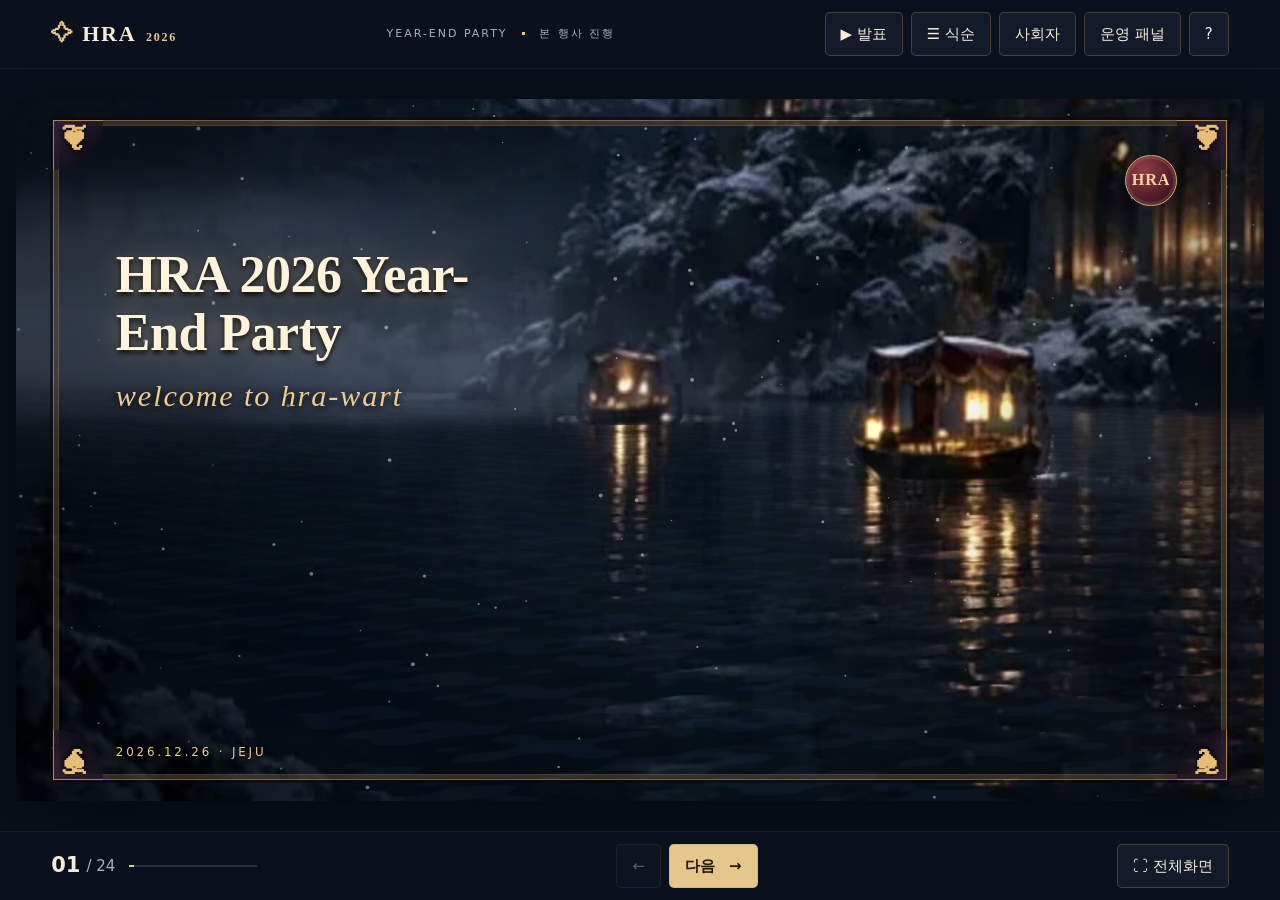
==== commit d9a51884: "P23 포토존: 표지의 성과 검은 호수 위로 금빛 반짝이가 쏟아지고 금색 "2026 HRA YEAR-END PARTY" - 콘티 작업지침/콘티/P23_포토존.md, 요청 원문 모음" ====
--- a/index.html
+++ b/index.html
@@ -10,6 +10,8 @@
   <script src="./opening.js" defer></script>
   <link rel="stylesheet" href="./effects/owl-letter.css">
   <script src="./effects/owl-letter.js" defer></script>
+  <link rel="stylesheet" href="./effects/photo-zone.css">
+  <script src="./effects/photo-zone.js" defer></script>
   <script src="./stage.js" defer></script>
   <script src="./present.js" defer></script>
 </head>
--- a/effects/photo-zone.css
+++ b/effects/photo-zone.css
@@ -0,0 +1,46 @@
+/* P23 포토존: 표지의 성과 검은 호수 + 금빛 반짝이 + 금색 "2026 HRA YEAR-END PARTY"
+   콘티: 작업지침/콘티/P23_포토존.md
+   stage.css 의 [data-page="23"] 규칙보다 우선하도록 .slide.photo-zone[data-page="23"] 로 쓴다. */
+
+/* 배경: 표지 그림(배 세 척 포함 합본). 위쪽 띠를 남색으로 눌러 글씨와 반짝이가 하늘에서 떠 보이게 */
+.slide.photo-zone[data-page="23"]{
+  background-image:linear-gradient(180deg,#050913bf 0%,#0509136b 20%,#05091300 42%),url("../assets/cuts/P23/castle-lake.webp");
+  background-size:cover;
+  background-position:center;
+}
+
+/* 화면 글씨는 "2026 HRA YEAR-END PARTY" 하나만 (식순용 "기념 촬영", 인장, 쪽 번호는 숨김) */
+.slide.photo-zone[data-page="23"] :is(.eyebrow,.description,.ornament,.mark,.corner){display:none}
+
+/* 반짝이 캔버스: 뒤(먼·중간·쏟아짐)는 글씨 뒤, 앞(가까운 것)은 글씨 앞 */
+.photo-zone-canvas{position:absolute;inset:0;width:100%;height:100%;pointer-events:none;z-index:0}
+.photo-zone-canvas.is-front{z-index:2}
+
+/* 금색 글씨: 표지 제목과 같은 60pt(1920×1080에서 80px = 4.17cqw), 위쪽 가운데 한 줄 */
+.slide.photo-zone[data-page="23"] h1{
+  position:absolute;
+  top:5.5%;
+  left:0;
+  right:0;
+  z-index:1;
+  width:max-content;
+  max-width:none;
+  margin:0 auto;
+  padding-left:.08em;                       /* 마지막 글자 뒤 자간만큼 왼쪽도 띄워 정확히 가운데 */
+  font:700 4.17cqw/1.1 var(--serif);
+  letter-spacing:.08em;
+  white-space:nowrap;
+  text-align:center;
+  color:#f2cf85;                            /* background-clip:text 를 못 쓰는 브라우저의 단색 금색 */
+  text-shadow:none;                         /* text-shadow 는 그라데이션 글자 위를 덮으므로 drop-shadow 로 */
+  filter:drop-shadow(0 .05em .06em #000000d9) drop-shadow(0 0 .35em #ffcf7a59);
+}
+@supports ((background-clip:text) or (-webkit-background-clip:text)){
+  .slide.photo-zone[data-page="23"] h1{
+    background:linear-gradient(180deg,#fff7dc 0%,#f6d98f 30%,#c8963e 48%,#f3d488 62%,#a9772c 100%);
+    -webkit-background-clip:text;
+    background-clip:text;
+    color:transparent;
+    -webkit-text-stroke:.012em #6b4716;
+  }
+}
